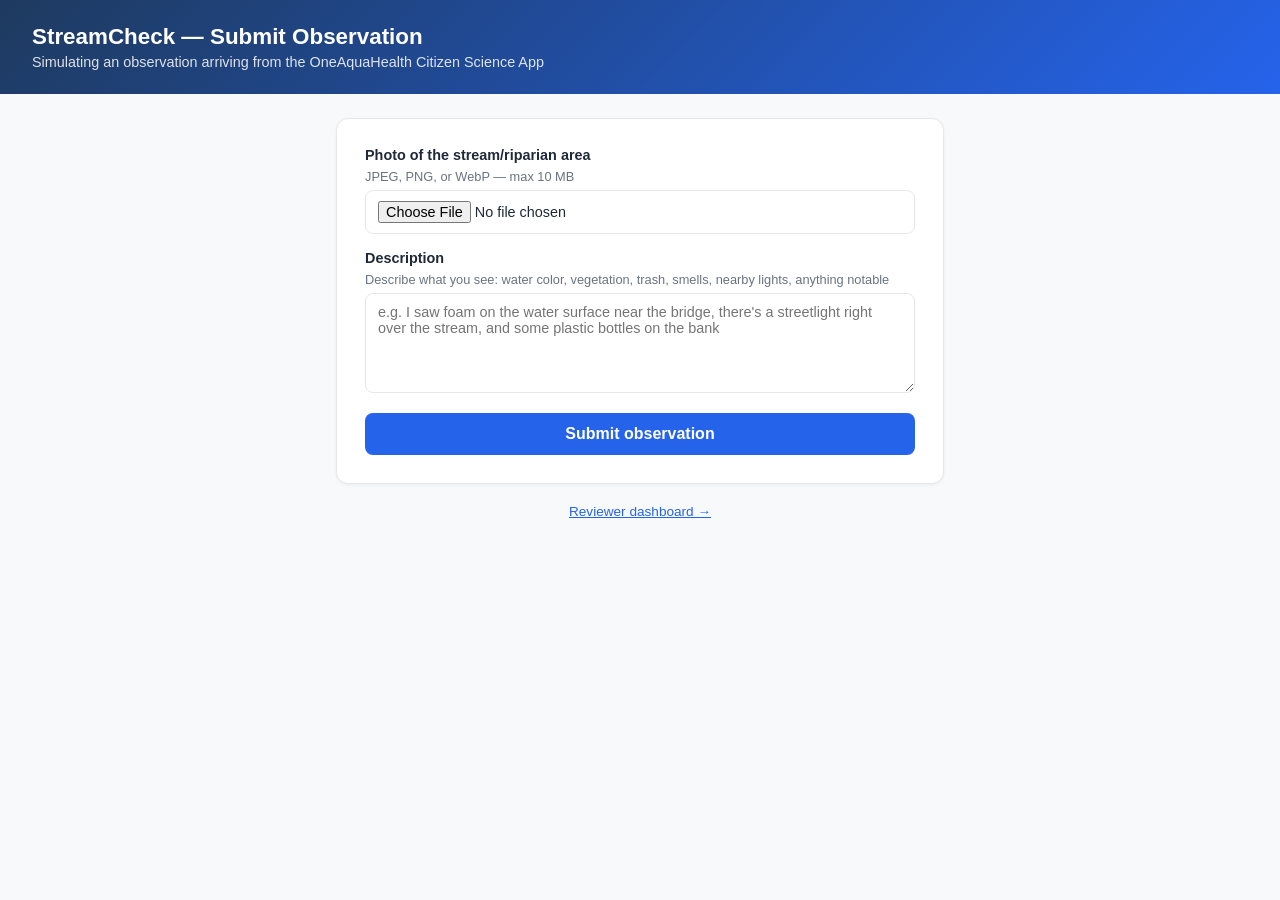
==== static/index.html @ fb082abb "feat: initial StreamCheck prototype AI-supported freshwater ecosystem observation validation middlew" ====
<!DOCTYPE html>
<html lang="en">
<head>
  <meta charset="UTF-8">
  <meta name="viewport" content="width=device-width, initial-scale=1.0">
  <title>StreamCheck — Submit Observation</title>
  <style>
    :root { --accent: #2563eb; --bg: #f8f9fa; --card: #ffffff; --border: #e5e7eb; --muted: #6b7280; --radius: 12px; }
    * { margin: 0; padding: 0; box-sizing: border-box; }
    body { font-family: -apple-system, BlinkMacSystemFont, "Segoe UI", Roboto, sans-serif; background: var(--bg); color: #1f2937; }
    header { background: linear-gradient(135deg, #1e3a5f 0%, #2563eb 100%); color: white; padding: 24px 32px; }
    header h1 { font-size: 1.4rem; font-weight: 700; }
    header p { opacity: 0.85; font-size: 0.9rem; margin-top: 4px; }
    main { max-width: 640px; margin: 24px auto; padding: 0 16px; }
    .form-card { background: var(--card); border: 1px solid var(--border); border-radius: var(--radius); padding: 28px; box-shadow: 0 1px 3px rgba(0,0,0,0.06); }
    label { display: block; font-weight: 600; font-size: 0.9rem; margin-bottom: 6px; }
    .hint { font-weight: 400; color: var(--muted); font-size: 0.8rem; display: block; margin-bottom: 6px; }
    input[type="file"], textarea { width: 100%; padding: 10px 12px; border: 1px solid var(--border); border-radius: 8px; font-size: 0.9rem; font-family: inherit; margin-bottom: 16px; }
    textarea { min-height: 100px; resize: vertical; }
    .submit-btn { width: 100%; padding: 12px; background: var(--accent); color: white; border: none; border-radius: 8px; font-size: 1rem; font-weight: 600; cursor: pointer; transition: opacity 0.15s; }
    .submit-btn:disabled { opacity: 0.5; cursor: not-allowed; }
    .submit-btn:hover:not(:disabled) { opacity: 0.85; }
    .result { margin-top: 16px; padding: 14px 16px; border-radius: 8px; font-size: 0.9rem; white-space: pre-wrap; }
    .result.success { background: #dcfce7; color: #15803d; border: 1px solid #86efac; }
    .result.error { background: #fee2e2; color: #991b1b; border: 1px solid #fca5a5; }
    .nav-links { text-align: center; margin-top: 20px; font-size: 0.85rem; }
    .nav-links a { color: var(--accent); }
    .photo-preview { max-width: 100%; max-height: 200px; border-radius: 8px; margin-bottom: 16px; display: none; object-fit: cover; }
  </style>
</head>
<body>
  <header>
    <h1>StreamCheck — Submit Observation</h1>
    <p>Simulating an observation arriving from the OneAquaHealth Citizen Science App</p>
  </header>
  <main>
    <div class="form-card">
      <form id="obs-form">
        <label for="photo">Photo of the stream/riparian area</label>
        <span class="hint">JPEG, PNG, or WebP — max 10 MB</span>
        <input type="file" id="photo" accept="image/*" required>
        <img id="preview" class="photo-preview" alt="Photo preview">
        <label for="description">Description</label>
        <span class="hint">Describe what you see: water color, vegetation, trash, smells, nearby lights, anything notable</span>
        <textarea id="description" required minlength="3" maxlength="2000" placeholder="e.g. I saw foam on the water surface near the bridge, there's a streetlight right over the stream, and some plastic bottles on the bank"></textarea>
        <button type="submit" class="submit-btn" id="submit-btn">Submit observation</button>
      </form>
      <div id="result"></div>
    </div>
    <div class="nav-links">
      <a href="/dashboard.html">Reviewer dashboard →</a>
    </div>
  </main>
  <script>
    const form = document.getElementById('obs-form');
    const fileInput = document.getElementById('photo');
    const preview = document.getElementById('preview');
    const resultEl = document.getElementById('result');
    const btn = document.getElementById('submit-btn');

    fileInput.addEventListener('change', () => {
      const file = fileInput.files[0];
      if (file) {
        preview.src = URL.createObjectURL(file);
        preview.style.display = 'block';
      } else {
        preview.style.display = 'none';
      }
    });

    form.addEventListener('submit', async (e) => {
      e.preventDefault();
      resultEl.innerHTML = '';
      btn.disabled = true;
      btn.textContent = 'Submitting...';

      const fd = new FormData();
      fd.append('photo', fileInput.files[0]);
      fd.append('text_description', document.getElementById('description').value);

      try {
        const res = await fetch('/observations', { method: 'POST', body: fd });
        const data = await res.json();
        if (!res.ok) throw new Error(data.detail || 'Submission failed');
        const indicators = (data.ai_indicators || []).map(i => i.replace(/_/g, ' ')).join(', ');
        resultEl.innerHTML = `<div class="result success">✅ Observation #${data.id} saved as pending.
Confidence: ${Math.round(data.ai_confidence * 100)}%
Indicators: ${indicators || 'none detected'}

Go to the reviewer dashboard to approve or reject.</div>`;
        form.reset();
        preview.style.display = 'none';
      } catch (err) {
        resultEl.innerHTML = `<div class="result error">❌ ${err.message}</div>`;
      } finally {
        btn.disabled = false;
        btn.textContent = 'Submit observation';
      }
    });
  </script>
</body>
</html>
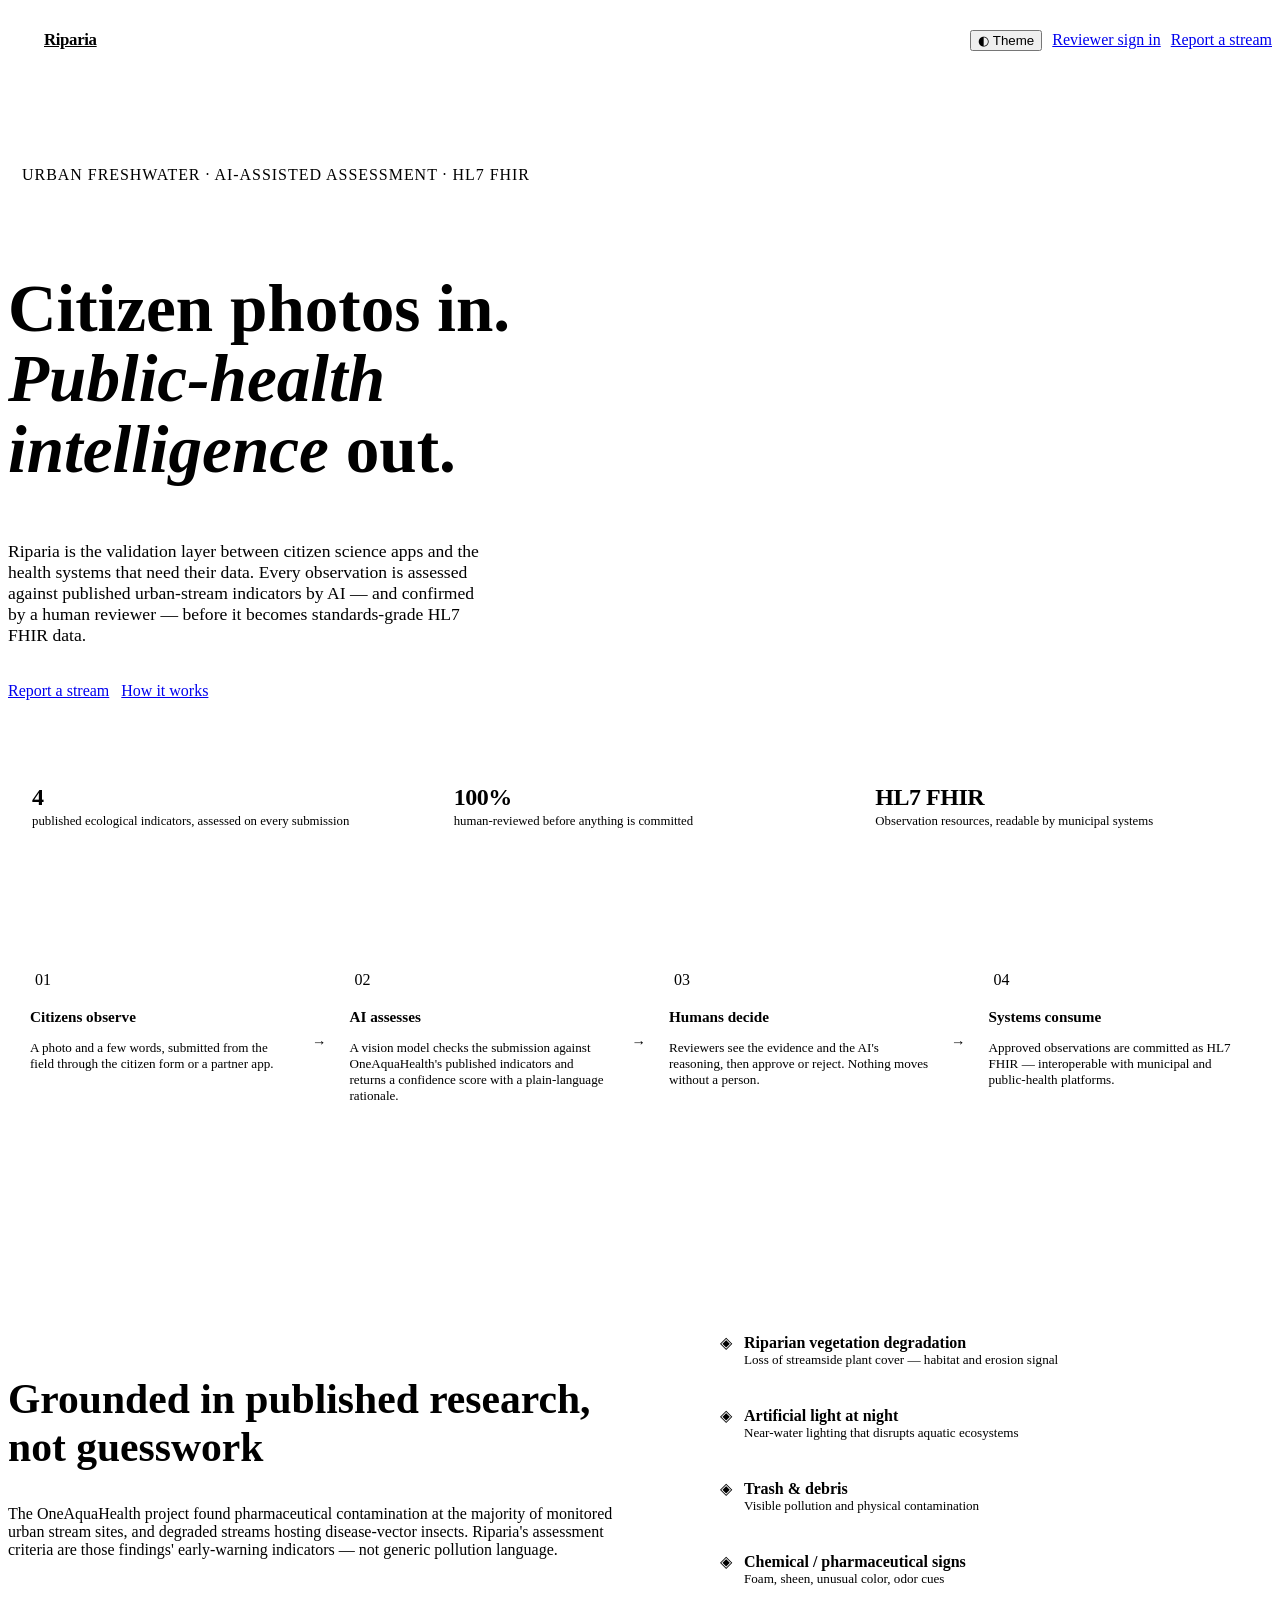
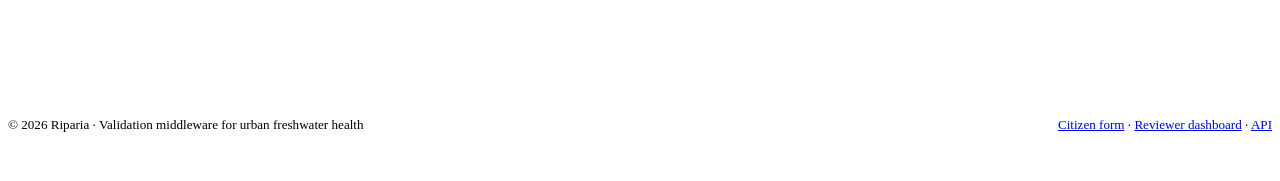
==== commit 0694a0e9: "feat: production-hardened Riparia — auth, Postgres, R2 storage, Render deploy See PR/commit body for" ====
--- a/static/index.html
+++ b/static/index.html
@@ -1,102 +1,203 @@
 <!DOCTYPE html>
-<html lang="en">
+<html lang="en" data-theme="dark">
 <head>
   <meta charset="UTF-8">
   <meta name="viewport" content="width=device-width, initial-scale=1.0">
-  <title>StreamCheck — Submit Observation</title>
+  <title>Riparia — From citizen photos to public-health intelligence</title>
+  <meta name="description" content="Riparia validates citizen freshwater observations with AI against published urban-stream health indicators, then commits them as HL7 FHIR data for municipal and public-health systems.">
+  <meta property="og:title" content="Riparia — Freshwater intelligence, validated">
+  <meta property="og:description" content="AI-assisted assessment, human judgment, standards-grade interoperability for urban stream health.">
+  <meta property="og:type" content="website">
+  <meta property="og:image" content="/assets/og-image.png">
+  <meta name="theme-color" content="#0b1016">
+  <link rel="icon" href="/assets/favicon.svg" type="image/svg+xml">
+  <link rel="preconnect" href="https://fonts.googleapis.com">
+  <link rel="preconnect" href="https://fonts.gstatic.com" crossorigin>
+  <link href="https://fonts.googleapis.com/css2?family=IBM+Plex+Mono:wght@400;500&family=Instrument+Serif:ital@0;1&family=Inter:wght@400;500;600;700&display=swap" rel="stylesheet">
+  <link rel="stylesheet" href="/css/tokens.css">
   <style>
-    :root { --accent: #2563eb; --bg: #f8f9fa; --card: #ffffff; --border: #e5e7eb; --muted: #6b7280; --radius: 12px; }
-    * { margin: 0; padding: 0; box-sizing: border-box; }
-    body { font-family: -apple-system, BlinkMacSystemFont, "Segoe UI", Roboto, sans-serif; background: var(--bg); color: #1f2937; }
-    header { background: linear-gradient(135deg, #1e3a5f 0%, #2563eb 100%); color: white; padding: 24px 32px; }
-    header h1 { font-size: 1.4rem; font-weight: 700; }
-    header p { opacity: 0.85; font-size: 0.9rem; margin-top: 4px; }
-    main { max-width: 640px; margin: 24px auto; padding: 0 16px; }
-    .form-card { background: var(--card); border: 1px solid var(--border); border-radius: var(--radius); padding: 28px; box-shadow: 0 1px 3px rgba(0,0,0,0.06); }
-    label { display: block; font-weight: 600; font-size: 0.9rem; margin-bottom: 6px; }
-    .hint { font-weight: 400; color: var(--muted); font-size: 0.8rem; display: block; margin-bottom: 6px; }
-    input[type="file"], textarea { width: 100%; padding: 10px 12px; border: 1px solid var(--border); border-radius: 8px; font-size: 0.9rem; font-family: inherit; margin-bottom: 16px; }
-    textarea { min-height: 100px; resize: vertical; }
-    .submit-btn { width: 100%; padding: 12px; background: var(--accent); color: white; border: none; border-radius: 8px; font-size: 1rem; font-weight: 600; cursor: pointer; transition: opacity 0.15s; }
-    .submit-btn:disabled { opacity: 0.5; cursor: not-allowed; }
-    .submit-btn:hover:not(:disabled) { opacity: 0.85; }
-    .result { margin-top: 16px; padding: 14px 16px; border-radius: 8px; font-size: 0.9rem; white-space: pre-wrap; }
-    .result.success { background: #dcfce7; color: #15803d; border: 1px solid #86efac; }
-    .result.error { background: #fee2e2; color: #991b1b; border: 1px solid #fca5a5; }
-    .nav-links { text-align: center; margin-top: 20px; font-size: 0.85rem; }
-    .nav-links a { color: var(--accent); }
-    .photo-preview { max-width: 100%; max-height: 200px; border-radius: 8px; margin-bottom: 16px; display: none; object-fit: cover; }
+    /* ---------- landing-specific ---------- */
+    header.site {
+      position: sticky; top: 0; z-index: 50;
+      background: color-mix(in srgb, var(--bg) 82%, transparent);
+      backdrop-filter: blur(10px);
+      border-bottom: 1px solid var(--line);
+    }
+    .nav { display: flex; align-items: center; justify-content: space-between; height: 64px; }
+    .logo { display: flex; align-items: center; gap: 10px; font-weight: 700; letter-spacing: -0.02em; font-size: 1.05rem; color: var(--ink); }
+    .logo svg { width: 26px; height: 26px; }
+    nav.actions { display: flex; gap: 10px; align-items: center; }
+
+    .hero { padding: 88px 0 72px; position: relative; overflow: hidden; }
+    .hero .kicker {
+      display: inline-flex; align-items: center; gap: 8px;
+      font: 500 0.78rem var(--font-mono); letter-spacing: 0.06em;
+      color: var(--brand); text-transform: uppercase;
+      border: 1px solid color-mix(in srgb, var(--brand) 30%, transparent);
+      padding: 6px 14px; border-radius: 999px; margin-bottom: 28px;
+    }
+    .hero h1 {
+      font-size: clamp(2.4rem, 6vw, 4.2rem);
+      line-height: 1.05; max-width: 15ch;
+    }
+    .hero h1 em { font-style: italic; color: var(--brand); }
+    .hero .sub { margin-top: 22px; font-size: 1.1rem; color: var(--ink-2); max-width: 54ch; }
+    .hero .cta-row { display: flex; gap: 12px; margin-top: 36px; flex-wrap: wrap; }
+
+    .hero-stats {
+      display: grid; grid-template-columns: repeat(3, 1fr); gap: 1px;
+      background: var(--line); border: 1px solid var(--line);
+      border-radius: var(--radius-lg); overflow: hidden;
+      margin-top: 64px; box-shadow: var(--shadow-md);
+    }
+    .hero-stats div { background: var(--bg-raised); padding: 20px 24px; }
+    .hero-stats b { display: block; font-size: 1.5rem; font-weight: 600; letter-spacing: -0.02em; }
+    .hero-stats span { font-size: 0.8rem; color: var(--ink-3); }
+
+    /* flow diagram */
+    .flow { padding: 24px 0 88px; }
+    .flow-track {
+      display: grid; grid-template-columns: repeat(4, 1fr); gap: 14px;
+      counter-reset: step;
+    }
+    .flow-step { position: relative; padding: 22px; border-radius: var(--radius-lg); }
+    .flow-step .num {
+      font: 500 0.72rem var(--font-mono); color: var(--brand);
+      border: 1px solid color-mix(in srgb, var(--brand) 35%, transparent);
+      width: 26px; height: 26px; display: grid; place-items: center;
+      border-radius: 999px; margin-bottom: 14px;
+    }
+    .flow-step h3 { font-size: 0.95rem; margin-bottom: 6px; }
+    .flow-step p { font-size: 0.82rem; color: var(--ink-2); }
+    .flow-step::after {
+      content: "→"; position: absolute; right: -13px; top: 50%; transform: translateY(-50%);
+      color: var(--ink-3); font-size: 0.9rem; z-index: 2;
+    }
+    .flow-step:last-child::after { display: none; }
+
+    section.research { padding: 72px 0; border-top: 1px solid var(--line); }
+    .research-grid { display: grid; grid-template-columns: 1fr 1fr; gap: 48px; align-items: center; }
+    .indicator-list { display: grid; gap: 10px; margin-top: 20px; }
+    .indicator-list li {
+      list-style: none; display: flex; gap: 12px; align-items: baseline;
+      padding: 14px 16px; border: 1px solid var(--line); border-radius: var(--radius);
+      background: var(--bg-raised);
+    }
+    .indicator-list li::before { content: "◈"; color: var(--brand); }
+    .indicator-list b { font-weight: 600; }
+    .indicator-list span { display: block; font-size: 0.82rem; color: var(--ink-2); }
+
+    footer.site { border-top: 1px solid var(--line); padding: 28px 0 40px; color: var(--ink-3); font-size: 0.82rem; }
+    .foot-row { display: flex; justify-content: space-between; gap: 16px; flex-wrap: wrap; }
+
+    @media (max-width: 900px) {
+      .flow-track { grid-template-columns: 1fr 1fr; }
+      .flow-step::after { display: none; }
+      .research-grid { grid-template-columns: 1fr; gap: 28px; }
+    }
+    @media (max-width: 560px) {
+      .hero { padding: 60px 0 48px; }
+      .flow-track { grid-template-columns: 1fr; }
+      .hero-stats { grid-template-columns: 1fr; }
+    }
   </style>
 </head>
 <body>
-  <header>
-    <h1>StreamCheck — Submit Observation</h1>
-    <p>Simulating an observation arriving from the OneAquaHealth Citizen Science App</p>
+  <header class="site">
+    <div class="container nav">
+      <a class="logo" href="/" aria-label="Riparia home">
+        <svg viewBox="0 0 32 32" fill="none" aria-hidden="true">
+          <rect width="32" height="32" rx="8" fill="var(--brand)"/>
+          <path d="M7 19c2.5 0 2.5-2 5-2s2.5 2 5 2 2.5-2 5-2 2.5 2 3 2" stroke="#fff" stroke-width="2" stroke-linecap="round"/>
+          <path d="M7 24c2.5 0 2.5-2 5-2s2.5 2 5 2 2.5-2 5-2 2.5 2 3 2" stroke="#fff" stroke-width="2" stroke-linecap="round" opacity=".55"/>
+          <circle cx="22" cy="9.5" r="3.5" stroke="#fff" stroke-width="2"/>
+        </svg>
+        Riparia
+      </a>
+      <nav class="actions" aria-label="Primary">
+        <button class="theme-toggle" data-theme-toggle aria-pressed="false" aria-label="Toggle dark mode">◐ <span>Theme</span></button>
+        <a class="btn btn-ghost" href="/dashboard.html">Reviewer sign in</a>
+        <a class=" btn btn-primary" href="/submit.html">Report a stream</a>
+      </nav>
+    </div>
   </header>
+
   <main>
-    <div class="form-card">
-      <form id="obs-form">
-        <label for="photo">Photo of the stream/riparian area</label>
-        <span class="hint">JPEG, PNG, or WebP — max 10 MB</span>
-        <input type="file" id="photo" accept="image/*" required>
-        <img id="preview" class="photo-preview" alt="Photo preview">
-        <label for="description">Description</label>
-        <span class="hint">Describe what you see: water color, vegetation, trash, smells, nearby lights, anything notable</span>
-        <textarea id="description" required minlength="3" maxlength="2000" placeholder="e.g. I saw foam on the water surface near the bridge, there's a streetlight right over the stream, and some plastic bottles on the bank"></textarea>
-        <button type="submit" class="submit-btn" id="submit-btn">Submit observation</button>
-      </form>
-      <div id="result"></div>
+    <section class="hero">
+      <div class="container">
+        <span class="kicker">Urban freshwater · AI-assisted assessment · HL7 FHIR</span>
+        <h1 class="display">Citizen photos in. <em>Public-health intelligence</em> out.</h1>
+        <p class="sub">
+          Riparia is the validation layer between citizen science apps and the health
+          systems that need their data. Every observation is assessed against published
+          urban-stream indicators by AI — and confirmed by a human reviewer — before it
+          becomes standards-grade HL7 FHIR data.
+        </p>
+        <div class="cta-row">
+          <a class="btn btn-primary" href="/submit.html">Report a stream</a>
+          <a class="btn btn-ghost" href="#how">How it works</a>
+        </div>
+
+        <div class="hero-stats" role="list" aria-label="Platform facts">
+          <div role="listitem"><b>4</b><span>published ecological indicators, assessed on every submission</span></div>
+          <div role="listitem"><b>100%</b><span>human-reviewed before anything is committed</span></div>
+          <div role="listitem"><b>HL7 FHIR</b><span>Observation resources, readable by municipal systems</span></div>
+        </div>
+      </div>
+    </section>
+
+    <section class="flow container" id="how" aria-label="How Riparia works">
+      <div class="flow-track">
+        <div class="card flow-step">
+          <div class="num">01</div>
+          <h3>Citizens observe</h3>
+          <p>A photo and a few words, submitted from the field through the citizen form or a partner app.</p>
+        </div>
+        <div class="card flow-step">
+          <div class="num">02</div>
+          <h3>AI assesses</h3>
+          <p>A vision model checks the submission against OneAquaHealth's published indicators and returns a confidence score with a plain-language rationale.</p>
+        </div>
+        <div class="card flow-step">
+          <div class="num">03</div>
+          <h3>Humans decide</h3>
+          <p>Reviewers see the evidence and the AI's reasoning, then approve or reject. Nothing moves without a person.</p>
+        </div>
+        <div class="card flow-step">
+          <div class="num">04</div>
+          <h3>Systems consume</h3>
+          <p>Approved observations are committed as HL7 FHIR — interoperable with municipal and public-health platforms.</p>
+        </div>
+      </div>
+    </section>
+
+    <section class="research">
+      <div class="container research-grid">
+        <div>
+          <h2 class="display" style="font-size:clamp(1.8rem,4vw,2.6rem)">Grounded in published research, not guesswork</h2>
+          <p style="margin-top:16px;color:var(--ink-2)">
+            The OneAquaHealth project found pharmaceutical contamination at the majority of
+            monitored urban stream sites, and degraded streams hosting disease-vector
+            insects. Riparia's assessment criteria are those findings' early-warning
+            indicators — not generic pollution language.
+          </p>
+        </div>
+        <ul class="indicator-list" aria-label="Assessed indicators">
+          <li><div><b>Riparian vegetation degradation</b><span>Loss of streamside plant cover — habitat and erosion signal</span></div></li>
+          <li><div><b>Artificial light at night</b><span>Near-water lighting that disrupts aquatic ecosystems</span></div></li>
+          <li><div><b>Trash &amp; debris</b><span>Visible pollution and physical contamination</span></div></li>
+          <li><div><b>Chemical / pharmaceutical signs</b><span>Foam, sheen, unusual color, odor cues</span></div></li>
+        </ul>
+      </div>
+    </section>
+  </main>
+
+  <footer class="site">
+    <div class="container foot-row">
+      <span>© 2026 Riparia · Validation middleware for urban freshwater health</span>
+      <span><a href="/submit.html">Citizen form</a> · <a href="/dashboard.html">Reviewer dashboard</a> · <a href="/docs">API</a></span>
     </div>
-    <div class="nav-links">
-      <a href="/dashboard.html">Reviewer dashboard →</a>
-    </div>
-  </main>
-  <script>
-    const form = document.getElementById('obs-form');
-    const fileInput = document.getElementById('photo');
-    const preview = document.getElementById('preview');
-    const resultEl = document.getElementById('result');
-    const btn = document.getElementById('submit-btn');
-
-    fileInput.addEventListener('change', () => {
-      const file = fileInput.files[0];
-      if (file) {
-        preview.src = URL.createObjectURL(file);
-        preview.style.display = 'block';
-      } else {
-        preview.style.display = 'none';
-      }
-    });
-
-    form.addEventListener('submit', async (e) => {
-      e.preventDefault();
-      resultEl.innerHTML = '';
-      btn.disabled = true;
-      btn.textContent = 'Submitting...';
-
-      const fd = new FormData();
-      fd.append('photo', fileInput.files[0]);
-      fd.append('text_description', document.getElementById('description').value);
-
-      try {
-        const res = await fetch('/observations', { method: 'POST', body: fd });
-        const data = await res.json();
-        if (!res.ok) throw new Error(data.detail || 'Submission failed');
-        const indicators = (data.ai_indicators || []).map(i => i.replace(/_/g, ' ')).join(', ');
-        resultEl.innerHTML = `<div class="result success">✅ Observation #${data.id} saved as pending.
-Confidence: ${Math.round(data.ai_confidence * 100)}%
-Indicators: ${indicators || 'none detected'}
-
-Go to the reviewer dashboard to approve or reject.</div>`;
-        form.reset();
-        preview.style.display = 'none';
-      } catch (err) {
-        resultEl.innerHTML = `<div class="result error">❌ ${err.message}</div>`;
-      } finally {
-        btn.disabled = false;
-        btn.textContent = 'Submit observation';
-      }
-    });
-  </script>
+  </footer>
+  <script src="/js/app.js"></script>
 </body>
 </html>
